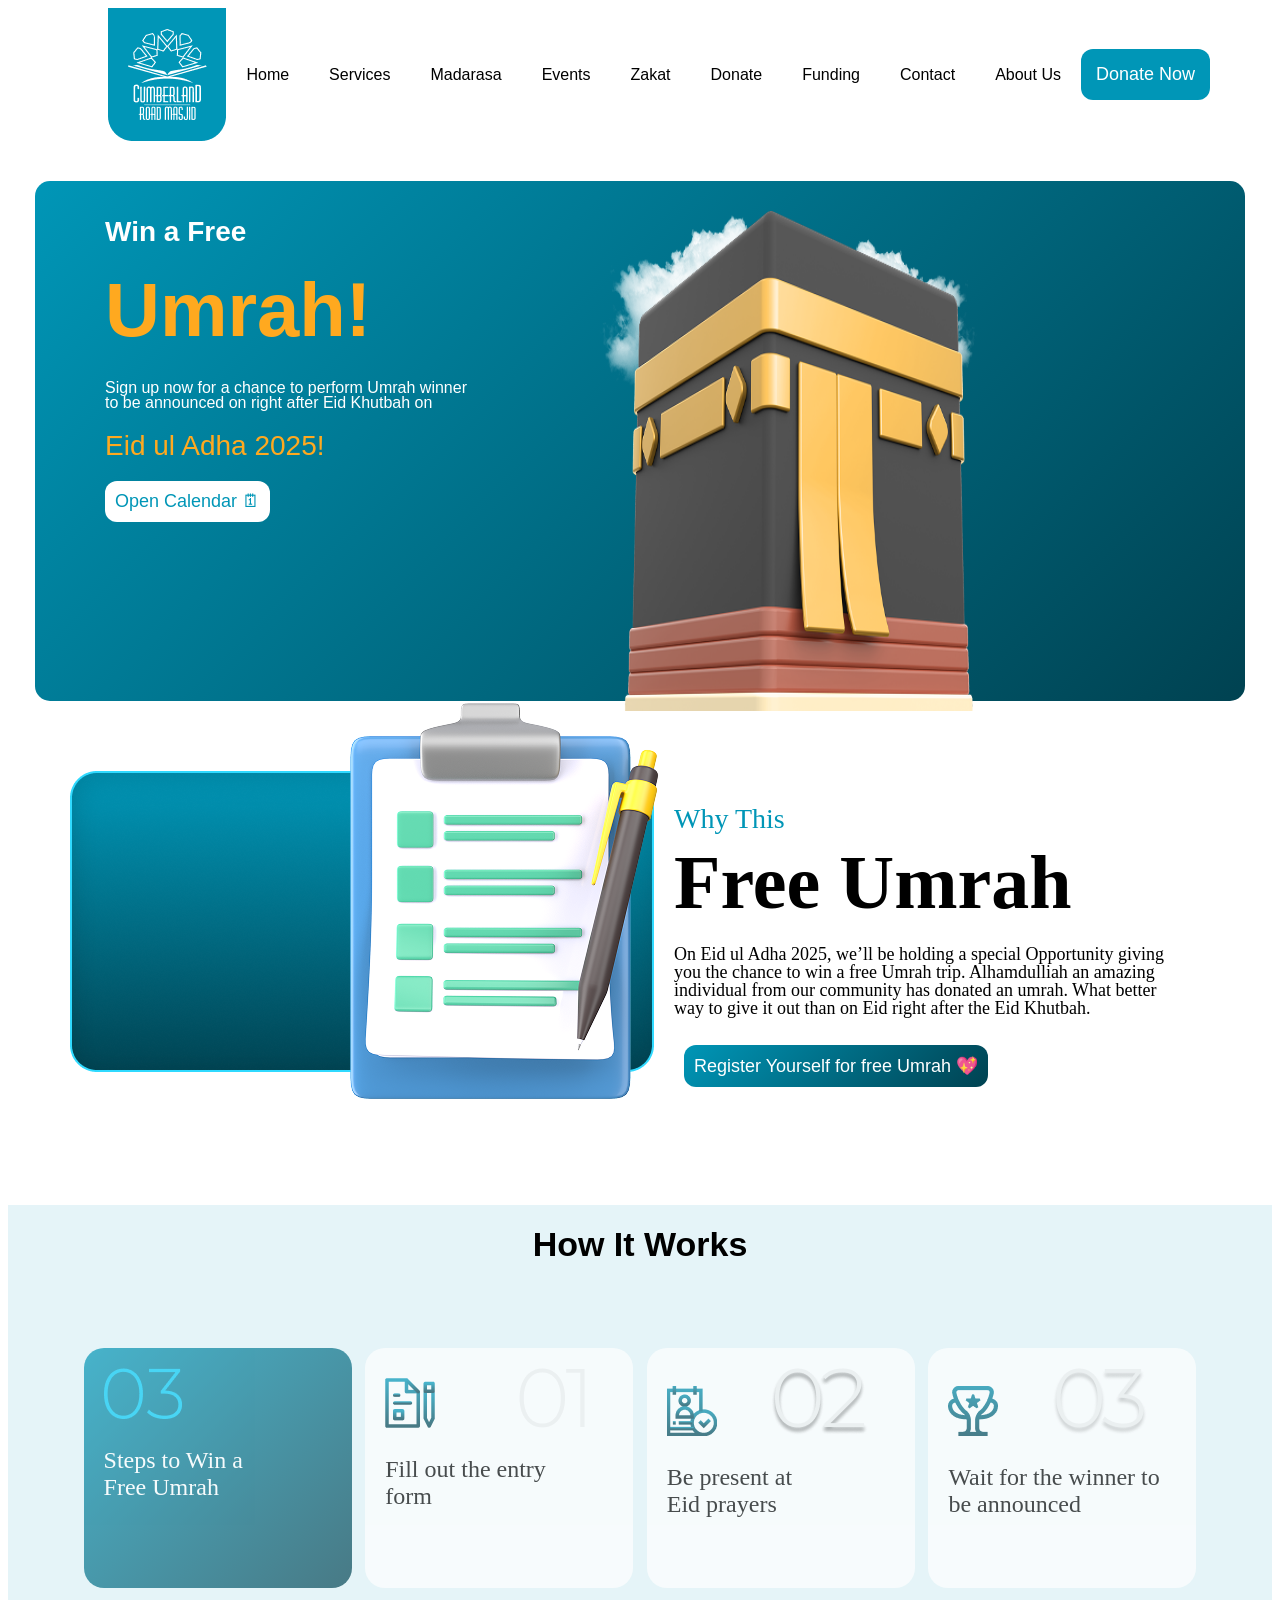
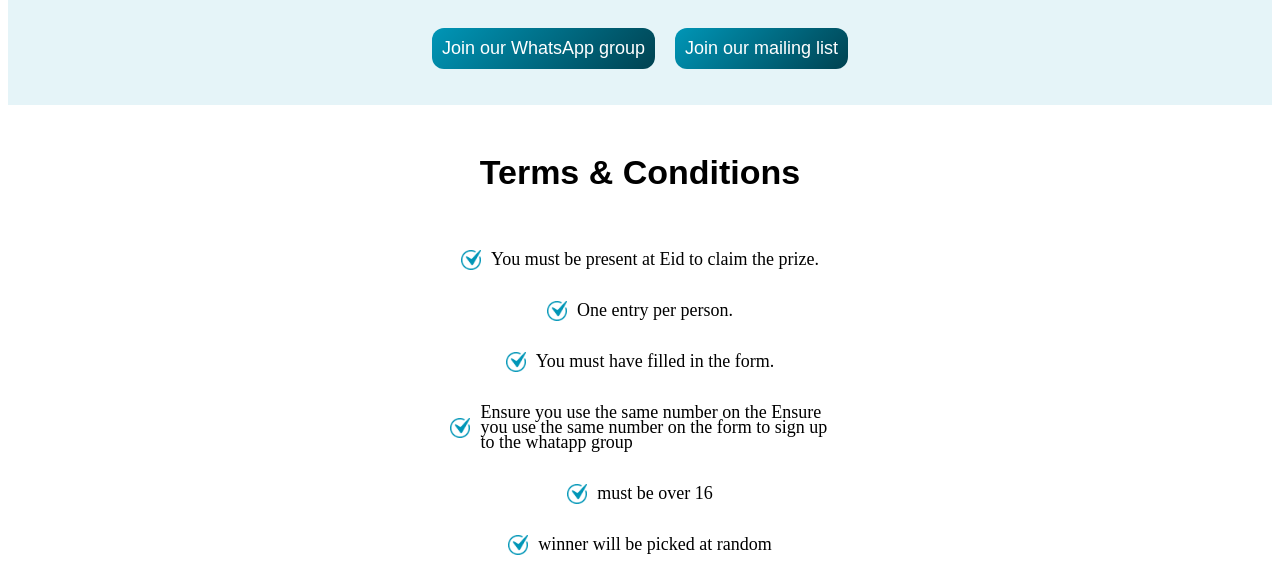
==== index.html @ 9c1ac13c "changr index file name" ====
<!DOCTYPE html>
<html lang="en">
<head>
    <meta charset="UTF-8">
    <link rel="stylesheet" href="style.css">
    <script src="https://code.jquery.com/jquery-3.6.0.min.js"></script>
    <meta name="viewport" content="width=device-width, initial-scale=1.0">
    <title>Umrah</title>
</head>
<body>
<div class="main">

        <div class="header">
            <img src="logo.png" alt="Description of image">
            <nav>
                <ul>
                <li><a href="#">Home</a></li>
                <li><a href="#">Services</a></li>
                <li><a href="#">Madarasa</a></li>
                <li><a href="#">Events</a></li>
                <li><a href="#">Zakat</a></li>
                <li><a href="#">Donate</a></li>
                <li><a href="#">Funding</a></li>
                <li><a href="#">Contact</a></li>
                <li><a href="#">About Us</a></li>
                </ul>
            </nav>
            <button class="btn" id="donateBtn">Donate Now</button>

                 <!-- donation  -->

                 <!-- Modal -->
                        
                        <div id="paymentModal" class="modal">
                            <div class="modal-content">
                                <span class="close-btn" onclick="closeModal()">&times;</span>
                                <h2>Donate via Mobile Payment</h2>
                                      <span> Your donation helps feed 1 child for a day. Thank you! 😊</span><br><br>


                                <div class="form-group">
                                <label for="method">Payment Method</label>
                                <select id="method">
                                    <option value="JazzCash">JazzCash</option>
                                    <option value="Easypaisa">Easypaisa</option>
                                </select>
                                </div>

                                <div class="form-group">
                                <label for="name">Your Name</label>
                                <input type="text" id="name" placeholder="Enter your name">
                                </div>

                                <div class="form-group">
                                <label for="phone">Your Mobile Number</label>
                                <input type="text" id="phone" placeholder="03XXXXXXXXX">
                                </div>

                                

                                <div class="form-group">
                                <label for="amount">Amount</label>
                                <input type="number" id="amount" placeholder="Enter amount">
                                </div>

                                <div class="form-group">
                                <label for="date">Payment Date</label>
                                <input type="date" id="date">
                                </div>
                                    <br>
                                <button class="submit-btn" onclick="submitForm()">Submit Donation</button>
                            </div>
                        </div>




        </div>
    


    <!-- section banner -->
    <div class="banner">
        <div class="left-banner">
            <h2 class="Win">Win a Free</h1>
            <h2 class="Umrah">Umrah!</h2>
               <p class="Signup">Sign up now for a chance to perform Umrah winner <br>
                to be announced on right after Eid Khutbah on</p>
                <p class="eid">Eid ul Adha 2025!</p>
                <!-- <button class="btn-Raffle" onclick="document.getElementById('demo').innerHTML = Date()">Click to check current date</button>
                <p id="demo" style="color: white;"></p>
           -->
                <button class="btn-Raffle" onclick="openCalendar()">Open Calendar 🗓</button>

                <!-- js  -->
               
                <!-- Popup Modal -->
                <div id="calendarModal" class="modal">
                    <div class="modal-content">
                        <span class="close" onclick="closeCalendar()">&times;</span>
                        <div id="calendar"></div>
                    </div>
                </div>
        </div>

        <div class="right-banner">
            <img src="kabah.png" alt="Description of image" id="kabahImage">
            
        </div>
    </div>



<!-- section 2 -->
        <div class ="Free-Umrah">
            <div class ="clipboard">
                <img src="Rectangle.png" alt="Description of image">

                <img src="clipboard.png" class="clipboardimg" alt="Description of image">

            </div>
            <div class ="freeumrah-section ">
                <p class ="Why-This">Why This</p>
                <h2 class="Umrah-free">Free Umrah</h2>
                <p class="freeumrah_para">On Eid ul Adha 2025, we’ll be holding a special Opportunity giving you the chance to win a free Umrah trip.

                    Alhamdulliah an amazing individual from our community has donated an umrah. What better way to give it out than on Eid right after the Eid Khutbah.</p>
                    
                    <!-- js -->
                    <button class="btn-Join " id="openFormBtn">Register Yourself for free Umrah 💖</button>
                    <div id="formContainer"></div>
                            <!-- Modal -->
                <div id="umrahModal" class="modal">
                    <div class="modal-content">
                        <span class="close" id="closeModalBtn">&times;</span>
                        <h2 class="Umrah-Reg">Umrah Form</h2>
                        <form id="umrahForm">
                        <label for="fullName">Full Name</label>
                        <input type="text" id="fullName" name="fullName" placeholder="Full Name" /><br>


                        <label for="email">Email Address</label>
                        <input type="email" id="email" name="email" placeholder="Email Address" required /><br>

                        <label for="phone">Phone Number</label>
                        <input type="tel" id="phone" name="phone" placeholder="Phone Number" /><br>

                        <label for="departureDate">Preferred Departure Date</label>
                        <input type="date" id="departureDate" name="departureDate" required /><br>

                        <label for="package">Select Package</label>
                        <select id="package" name="package" required><br>
                            <option value="">-- Select --</option>
                            <option value="standard">Standard Package</option>
                            <option value="premium">Premium Package</option>
                            <option value="vip">VIP Package</option>
                        </select>
                        <br>

                       

                        <input type="submit" value="Submit" class="btn-submit "/>
                        </form>
                    </div>
                </div>





            </div>

            

            
        </div>





    <!-- section 3 -->

    <div class="Works">
        <h3 class="howworks">How It Works</h3>
    
        <div class="four-container">
            <div class="container-1">
                <img src="1.png" alt="Description of image">
                <p>Steps to Win a <br>Free Umrah</p>
            </div>
            <div class="container-2"> 
                <img src="icon1.png"  alt="Description of image">
                <img src="01.png" class ="second_img" alt="Description of image">
               
                <p>Fill out the entry <br>form</p>

            </div>
            <div class="container-3">
                <img src="icon2.png"  alt="Description of image">
                <img src="02.png" class ="third_img" alt="Description of image">
                <p>Be present at<br> Eid prayers 
            </div>
            <div class="container-4">
                <img src="icon3.png"  alt="Description of image">
                <img src="03.png" class ="fourth_img"alt="Description of image">
                <p>Wait for the winner to be announced</p>

            </div>
        </div>

        <div class="doublebutton">
            <button class="btn-Join " onclick="openWhatsApp()">Join our WhatsApp group</button>
            <button class="btn-Join " onclick="openGmailCompose()">⁠Join our mailing list</button>
        </div>




    </div>



<!-- section 4 -->


<div class="termof">
    <h3 class="howworks">Terms & Conditions</h3>
    <div class="mainiconbox">
            <div class="iconbox">
                <img src="Group.png" class ="check"alt="Description of image">
                <p class="termpara">You must be present at Eid to claim the prize.</p>
            </div>
            <div class="iconbox">
                <img src="Group.png" class ="check"alt="Description of image">
                <p class="termpara">One entry per person.</p>

            </div>
            <div class="iconbox">
                <img src="Group.png" class ="check"alt="Description of image">
                <p class="termpara">You must have filled in the form.</p>

            </div>
            <div class="iconbox">
                <img src="Group.png" class ="check"alt="Description of image">
                <p class="termpara">Ensure you use the same number on the Ensure you use the same number on the form to sign up to the whatapp group</p>
            </div>

            <div class="iconbox">
                <img src="Group.png" class ="check"alt="Description of image">
                <p class="termpara">must be over 16</p>
            </div>

            <div class="iconbox">
                <img src="Group.png" class ="check"alt="Description of image">
                <p class="termpara">winner will be picked at random</p>
            </div>

            <!-- <div class="iconbox">
                <img src="Group.png" class ="check"alt="Description of image">
                <p class="termpara"><div class="iconbox">
                    <img src="Group.png" class ="check"alt="Description of image">
                    <p class="termpara">winner will be picked at random</p>
                </div></p>
            </div> -->

        </div>


</div>







</div>
    



<script>
  function openCalendar() {
    const modal = document.getElementById("calendarModal");
    const calendar = document.getElementById("calendar");

    // Clear previous calendar content
    calendar.innerHTML = "";

    const today = new Date();
    const year = today.getFullYear();
    const month = today.getMonth();
    const dateToday = today.getDate();

    const monthNames = [
      "January", "February", "March", "April", "May", "June",
      "July", "August", "September", "October", "November", "December"
    ];

    const firstDay = new Date(year, month, 1).getDay();
    const daysInMonth = new Date(year, month + 1, 0).getDate();

    // Build header
    let html = `<h2>${monthNames[month]} ${year}</h2>`;
    html += "<table><tr>";
    const days = ["Sun", "Mon", "Tue", "Wed", "Thu", "Fri", "Sat"];
    days.forEach(day => {
      html += `<th>${day}</th>`;
    });
    html += "</tr><tr>";

    // Empty cells before first day of month
    for (let i = 0; i < firstDay; i++) {
      html += "<td></td>";
    }

    // Days of the month
    for (let day = 1; day <= daysInMonth; day++) {
      // Highlight today
      if (day === dateToday) {
        html += `<td><span class="today">${day}</span></td>`;
      } else {
        html += `<td>${day}</td>`;
      }

      // New row every 7 days
      if ((firstDay + day) % 7 === 0) {
        html += "</tr><tr>";
      }
    }

    html += "</tr></table>";

    calendar.innerHTML = html;
    modal.style.display = "block";
  }

  function closeCalendar() {
    document.getElementById("calendarModal").style.display = "none";
  }

  // Close modal when clicking outside the content
  window.onclick = function(event) {
    const modal = document.getElementById("calendarModal");
    if (event.target === modal) {
      modal.style.display = "none";
    }
  }




//   registration form


const modal = document.getElementById('umrahModal');
  const openBtn = document.getElementById('openFormBtn');
  const closeBtn = document.getElementById('closeModalBtn');
  const form = document.getElementById('umrahForm');

  openBtn.addEventListener('click', () => {
    modal.style.display = 'block';
  });

  closeBtn.addEventListener('click', () => {
    modal.style.display = 'none';
  });

  // Close if clicked outside modal content
  window.addEventListener('click', (e) => {
    if (e.target === modal) {
      modal.style.display = 'none';
    }
  });

  form.addEventListener('submit', (e) => {
    e.preventDefault();

    const data = {
      fullName: form.fullName.value,
      email: form.email.value,
      phone: form.phone.value,
      departureDate: form.departureDate.value,
      package: form.package.value,
    };

    alert(`Thank you for registering, ${data.fullName}!\nWe will contact you at ${data.email}.`);

    form.reset();
    modal.style.display = 'none';
  });



//   gmail embed

    function openGmailCompose() {
    const toEmail = 'aqsamazhar101@gmail.com';  // The email address you want to send to
    const subject = encodeURIComponent('Your Subject Here');
    const body = encodeURIComponent('Hello, this is the email body.');

    const gmailUrl = `https://mail.google.com/mail/?view=cm&fs=1&to=${toEmail}&su=${subject}&body=${body}`;

    window.open(gmailUrl, '_blank'); // Opens Gmail compose in a new tab
  }



//   watsapp embed 

function openWhatsApp() {
    const phoneNumber = '923001234567'; // Replace with the full international number, no + or dashes
    const whatsappUrl = `https://wa.me/${phoneNumber}`;
    window.open(whatsappUrl, '_blank');
  }



//   donation  js


   document.getElementById("donateBtn").addEventListener("click", function () {
    document.getElementById("paymentModal").style.display = "block";
  });

  function closeModal() {
    document.getElementById("paymentModal").style.display = "none";
  }

  window.onclick = function (event) {
    const modal = document.getElementById("paymentModal");
    if (event.target === modal) {
      modal.style.display = "none";
    }
  };

  function submitForm() {
    const method = document.getElementById("method").value;
    const name = document.getElementById("name").value;
    const phone = document.getElementById("phone").value;
    const amount = document.getElementById("amount").value;
    const date = document.getElementById("date").value;

    if (!name || !phone || !amount || !date) {
      alert("Please fill out all fields.");
      return;
    }

    // You can replace this alert with sending data to a server
    alert(`Thank you, ${name}!\nYour donation of Rs. ${amount} via ${method} has been recorded for ${date}.`);

    closeModal();
  }


  // jquery 
  // kaba img
  $(document).ready(function() {
    let fadeLoop;

    $('#kabahImage').hover(
        function() {
            // Start loop on hover
            fadeLoop = setInterval(function() {
                $('#kabahImage').fadeOut(900).fadeIn(900);
            }, 1000); // 500ms fadeOut + 500ms fadeIn = 1000ms total
        },
        function() {
            // Stop loop when not hovering
            clearInterval(fadeLoop);
            $('#kabahImage').stop(true, true).fadeIn(0); // ensure image is visible
        }
    );
});



    $(document).ready(function() {
        $("#kabahImage").animate({
            right: "300px"
        }, 1500); // 2000ms = 2 seconds
    });


// clipboard img
$(document).ready(function() {
    let fadeLoop;

    $('.clipboardimg').hover(
        function() {
            // Start fade loop on hover
            fadeLoop = setInterval(() => {
                $(this).fadeOut(900).fadeIn(900);
            }, 1000); // Total cycle time: 1 second
        },
        function() {
            // Stop loop on mouse leave
            clearInterval(fadeLoop);
            $(this).stop(true, true).fadeIn(0); // Reset image to visible
        }
    );
});


$(document).ready(function() {
    $(".clipboardimg").animate({
        left: "350px"
    }, 1000); // 2 seconds
});



// four container jquery
$(document).ready(function() {
    function fadeLoop() {
        $('.container-1').fadeOut(1000).fadeIn(1000, fadeLoop);
    }
    fadeLoop(); // start the loop
});

$(document).ready(function() {
    function fadeLoop() {
        $('.container-2').fadeOut(1000).fadeIn(1000, fadeLoop);
    }
    fadeLoop(); // start the loop
});

$(document).ready(function() {
    function fadeLoop() {
        $('.container-3').fadeOut(1000).fadeIn(1000, fadeLoop);
    }
    fadeLoop(); // start the loop
});


$(document).ready(function() {
    function fadeLoop() {
        $('.container-3').fadeOut(1000).fadeIn(1000, fadeLoop);
    }
    fadeLoop(); // start the loop
});

$(document).ready(function() {
    function fadeLoop() {
        $('.container-4').fadeOut(1000).fadeIn(1000, fadeLoop);
    }
    fadeLoop(); // start the loop
});



</script>
</body>
</html>
---- style.css ----
.main{/* background-color: aqua; */
    /* width:1140px;
    
    margin: 0 auto; */
}
.header{
    display: flex;
    justify-content: flex-end; 
    align-items: center;
    width:1140px;
    
    margin: 0 auto;
    margin-bottom: 40px;
}
nav{
    /* width: 70%; */
}
nav ul {
    list-style: none;       /* Remove bullets */
    padding: 0;
    margin: 0;
    display: flex;          
    justify-content: flex-end; 
  }
  nav ul li {
    margin: 0;
    font-family:  sans-serif;
  }

  nav ul li a {
    display: block;
    padding: 15px 20px;
    color: black;
    
    text-decoration: none;
  }

  nav ul li a:hover {
    color: #30DAFF;
  }
  .btn{
    background-color: #0096B7;
    color: white;
    font-size: 18px;
    padding: 15px;
    border: none;
    border-radius: 12px;
  }
  .banner{
    display: flex;
    height: 500px;
    background: linear-gradient(135deg, #0096B7, #004251);
    margin-top: 40px;
    border-radius: 15px;
    padding: 20px 0 0 70px;
    font-family: Arial, Helvetica, sans-serif;
    line-height: 15px;
    width:1140px;
   
    
    margin: 0 auto;
  }
  .Win{
    font-size: 28px;
    color: white;
  }
  .Umrah{
    color: #FFA91F;
    font-size: 76px;
    font-weight: 700px;
  }
  .Signup{
    color: white;
  }
  .btn-Raffle
  {
    background-color: white;
    color: #0096B7;
    font-size: 18px;
    padding: 10px;
    border: none;
    border-radius: 12px;
    transition: transform 0.6s ease;
  }
  .btn-Raffle:hover {
    transform: translateY(-10px); /* Move up by 10px */
}
  .right-banner img{
    margin-top: 10px;
    position: relative;
    overflow: hidden; /* hides the part of the image that overflows */
    width: 30%;       /* or set a fixed width if needed */
    height: 500px; 

  }
  
#kabahImage {
    position: absolute;
    right: -400px; /* start off-screen */
    /* top: 0; */
}
 
  .eid{
    color: #FFA91F;
    font-size: 28px;
    /* font-weight: 600px; */
  }
  .Works{
 
    background-color: #e5f4f8;
    height: 500px;
     justify-content: center;
     width: 100%;
    


  }
  .four-container{
    display: flex;
    /* background-color: #FFA91F; */
    justify-content: space-evenly;
    padding:30px;
    width:1140px;
    margin: 0 auto;
    
    
  }
  .howworks{
    padding: 20px;
    font-family: Arial, Helvetica, sans-serif;
    font-size: 34px;
    text-align: center;
  } 
.container-1{
background: linear-gradient(135deg, #0096B7, #004251);
height: 200px;
width: 20%;
padding: 20px;
border-radius: 20px;
  }
  .container-1 p{
    color: white;
    font-size: 24px;
  }
.container-2{
    background-color: white;
    height: 200px;
    width: 20%;
    padding: 20px;
    border-radius: 20px;
      }
.container-2{
    background-color: white;
    height: 200px;
    width: 20%;
    padding: 20px;
    border-radius: 20px;
      }
.container-2 p{
    color: black;
    font-size: 24px;
}
.second_img {
    margin-left:80px
}
.container-3{
        background-color: white;
        height: 200px;
        width: 20%;
        padding: 20px;
        border-radius: 20px;
          }
 .container-3 p{
    color: black;
    font-size: 24px;
 } 
 .third_img {
    margin-left: 50px;
 }    
.container-4{
    background-color: white;
    height: 200px;
    width: 20%;
    padding: 20px;
    border-radius: 20px;
}
.container-4 p{
    color: black;
    font-size: 24px;
}
.fourth_img{
    margin-left: 50px;
}
  .three{
    color: white;

  }
  .Free-Umrah{

    display: flex;
    line-height: 18px;
    height: 400px;
    width:1140px;
    margin: 70px auto 0 auto;
}
 
 
  .clipboardimg{
    position: absolute;
    left: -384px;
    margin-top: -68px;
    /* position: relative;
    left: -300px;  */
  }
  .freeumrah-section {
    padding: 20px;
  }
  .Why-This{
color:#0096B7;
font-size: 28px;
line-height: 0px;
  }
  .Umrah-free{
    color: black;
    font-size: 76px;
    font-weight: 700px;
    line-height: 0;

    
  }
  .freeumrah_para{
font-size: 18px;
color: black;
  }

  .doublebutton{
    display: flex;
    justify-content: center;
    
  }
  .btn-Join {
    background: linear-gradient(135deg, #0096B7, #004251);
    color:  white;
    font-size: 18px;
    padding: 10px;
    border: none;
    border-radius: 12px;
    margin: 10px;
     transition: transform 0.6s ease;
  }
  .btn-Join:hover {
    transform: translateY(-10px); 
}
  .termof{
    margin-top: 40px;
    line-height: 15px;
    height: 350px;
    
    /* display: flex;
    justify-content: center; */
  }
  .mainiconbox{
    width:30%;
    /* background-color: #30DAFF; */
    margin: 0 auto;

  }
  .iconbox{
display: flex;
justify-content: center;
align-items: center;


/* background-color: #FFA91F; */

  }
  .check{
    height: 20px;
    
  }
  
  .termof p{
    font-size: 18px;
    color: black;
    margin-left: 10px;
  }


  /* js styleing */
 
    button {
      padding: 10px 20px;
      font-size: 16px;
    }

    /* Modal styles */
    .modal {
      display: none; /* Hidden by default */
      position: fixed;
      z-index: 1000;
      left: 0;
      top: 0;
      width: 100%;
      /* height: 100%; */
      /* overflow: auto; */
      background-color: rgba(0, 0, 0, 0.5);
     
    }

    .modal-content {
      background-color: #fff;
      margin: 10% ;
      padding: 20px;
      border-radius: 10px;
      width: 90%;
      max-width: 800px;
      box-shadow: 0 4px 10px rgba(0,0,0,0.3);
      position: relative;
    }

    .close {
      color: #aaa;
      position: absolute;
      top: 10px;
      right: 20px;
      font-size: 28px;
      font-weight: bold;
      cursor: pointer;
    }

    .close:hover {
      color: red;
    }

    table {
      width: 60%;
      border-collapse: collapse;
      margin-top: 20px;
    }

    th, td {
      border: 1px solid #ddd;
      padding: 10px;
      text-align: center;
    }

    th {
      background-color: #f2f2f2;
    }
.today {
      background-color: #4caf50;
      color: white;
      font-weight: bold;
      border-radius: 50%;
      width: 35px;
      height: 35px;
      display: inline-block;
      line-height: 35px;
    }
    
    /* js registration form */
    button {
      padding: 10px 20px;
      font-size: 16px;
    }

    /* Modal Styles */
    .modal {
      display: none; /* Hidden by default */
      position: fixed;
      z-index: 1000;
      left: 0;
      top: 0;
      width: 100%;
      height: 100%;
      overflow: auto;
      background-color: transparent;
      
    }

    .modal-content {
      /* background: linear-gradient(135deg, #0096B7, #004251); */
      background-color:white;
      margin: 10% auto;
      padding: 20px;
      width: 90%;
      max-width: 500px;
      border-radius: 10px;
      position: relative;
    }

    .close {
      position: absolute;
      right: 15px;
      top: 10px;
      font-size: 24px;
      font-weight: bold;
      color: #aaa;
      cursor: pointer;
    }

    .close:hover {
      color: red;
    }

    table {
      width: 100%;
      border-collapse: collapse;
      margin-top: 20px;
    }

    th, td {
      border: 1px solid #ddd;
      padding: 10px;
      text-align: center;
    }

    th {
      background-color: #f4f4f4;
    }
    .Umrah-Reg{
      font-size: 50px;
      text-align: center;
    }


    
input[type="text"],
input[type="email"],
input[type="tel"],
input[type="number"],
input[type="date"],
select {
  width: 90%;
  padding: 12px 15px;
  font-size: 16px;
  border: 2px solid #ddd;
  border-radius: 8px;
  background-color: #fafafa;
  box-shadow: inset 0 1px 3px rgba(0,0,0,0.1);
  transition: all 0.3s ease;
  outline: none;
  font-family: 'Segoe UI', Tahoma, Geneva, Verdana, sans-serif;  
  
}

input[type="text"]::placeholder,
input[type="email"]::placeholder,
input[type="number"]::placeholder,
input[type="tel"]::placeholder,
input[type="date"]::placeholder,
select::placeholder {
  color: #aaa;
  font-style: italic;
 
}

input[type="text"]:focus,
input[type="email"]:focus,
input[type="tel"]:focus,
input[type="number"]:focus,
input[type="date"]:focus,
select:focus { 

  border-color: #007bff;
  background-color: #fff;
  box-shadow: 0 0 6px rgba(0, 123, 255, 0.5);
}
label {
  font-size: 20px; 

  color: #333;      
}
.btn-submit {
  background: linear-gradient(135deg, #0096B7, #004251);
    color:  white;
    font-size: 18px;
    padding: 10px;
    border: none;
    border-radius: 12px;
    margin: 10px;
    width: 100%;
}

/* DONATE NOW */

.modal {
      display: none;
      position: fixed;
      z-index: 999;
      left: 0;
      top: 0;
      width: 100%;
      height: 100%;
      background: rgba(0,0,0,0.5);
    }

    .modal-content {
      background: white;
      margin: 10% auto;
      padding: 20px;
      border-radius: 10px;
      width: 700px;
      text-align: center;
      position: relative;
    }

    .close-btn {
      position: absolute;
      top: 8px;
      right: 12px;
      font-size: 24px;
      cursor: pointer;
      color: #999;
    }

    .close-btn:hover {
      color: #000;
    }

    canvas {
      margin-top: 15px;
    }
    .submit-btn{
       background-color: #0096B7;
    color: white;
    font-size: 18px;
    padding: 15px;
    border: none;
    border-radius: 12px;
    }
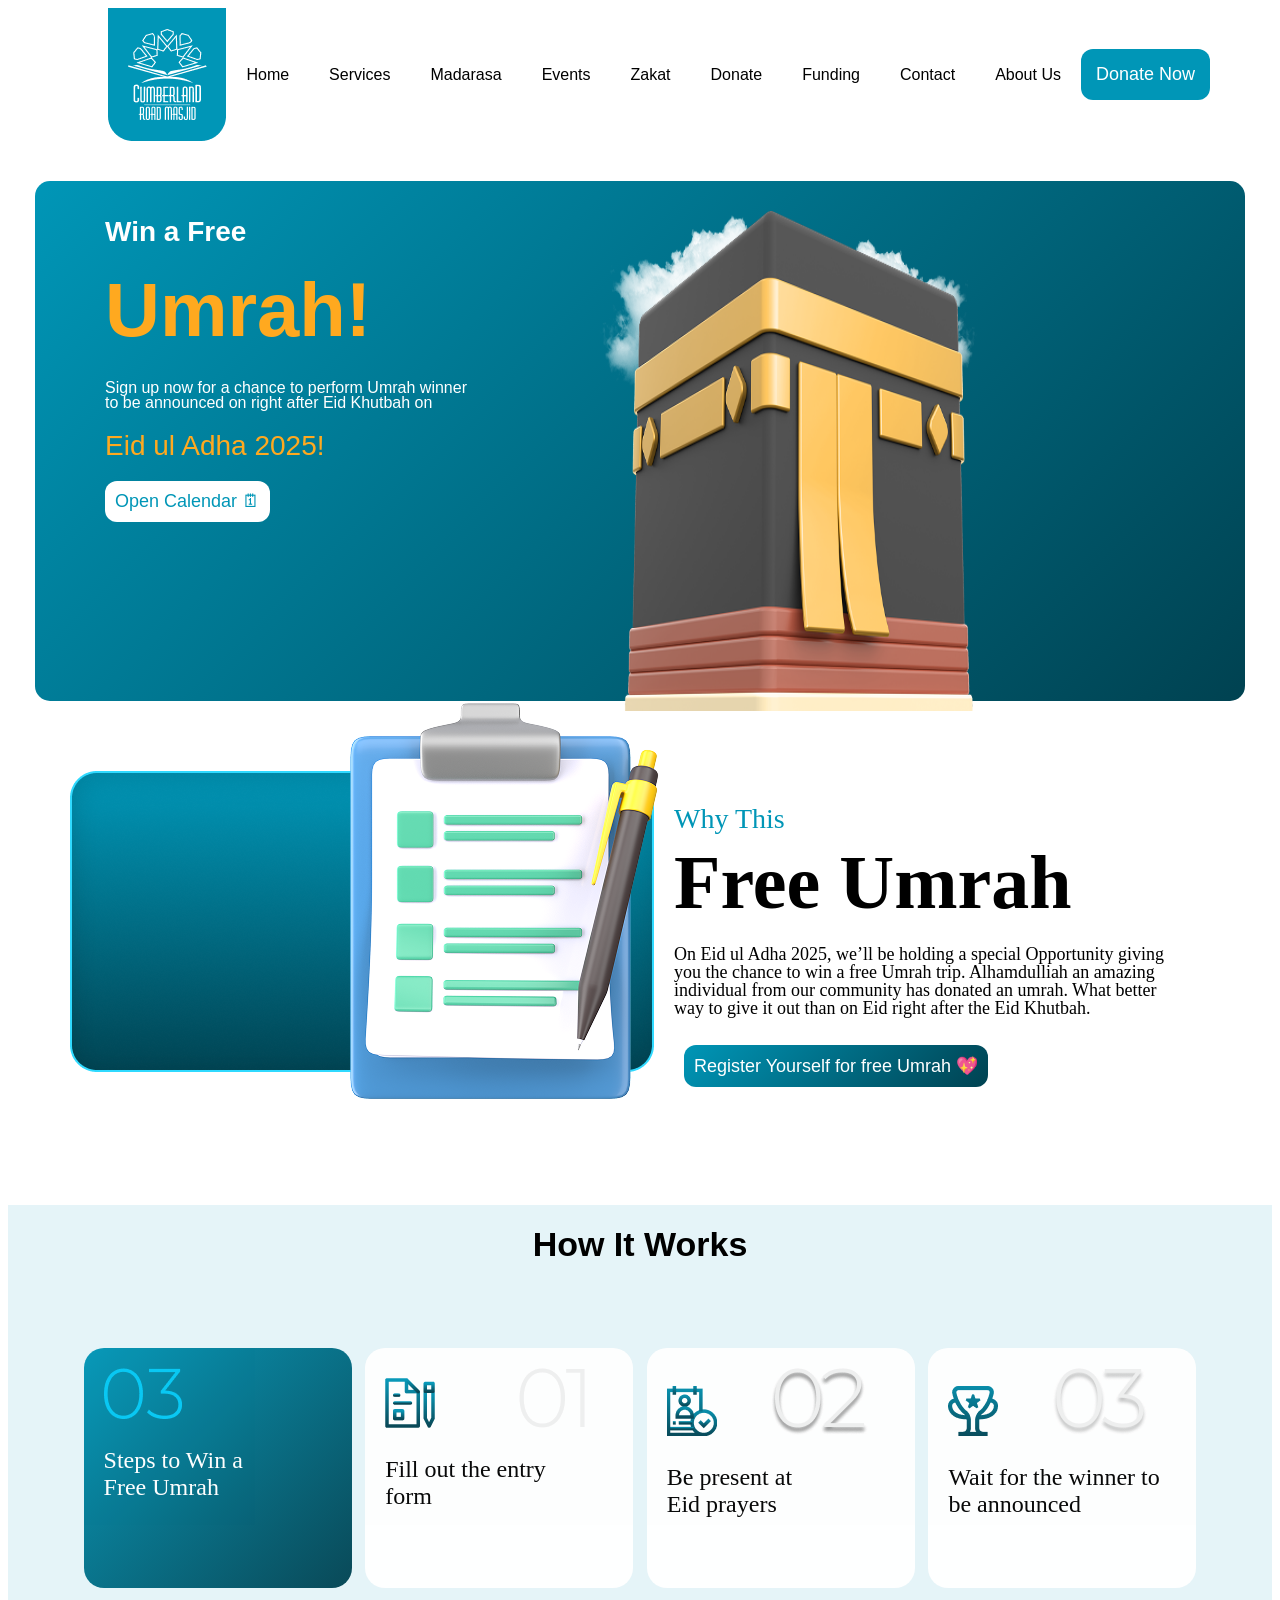
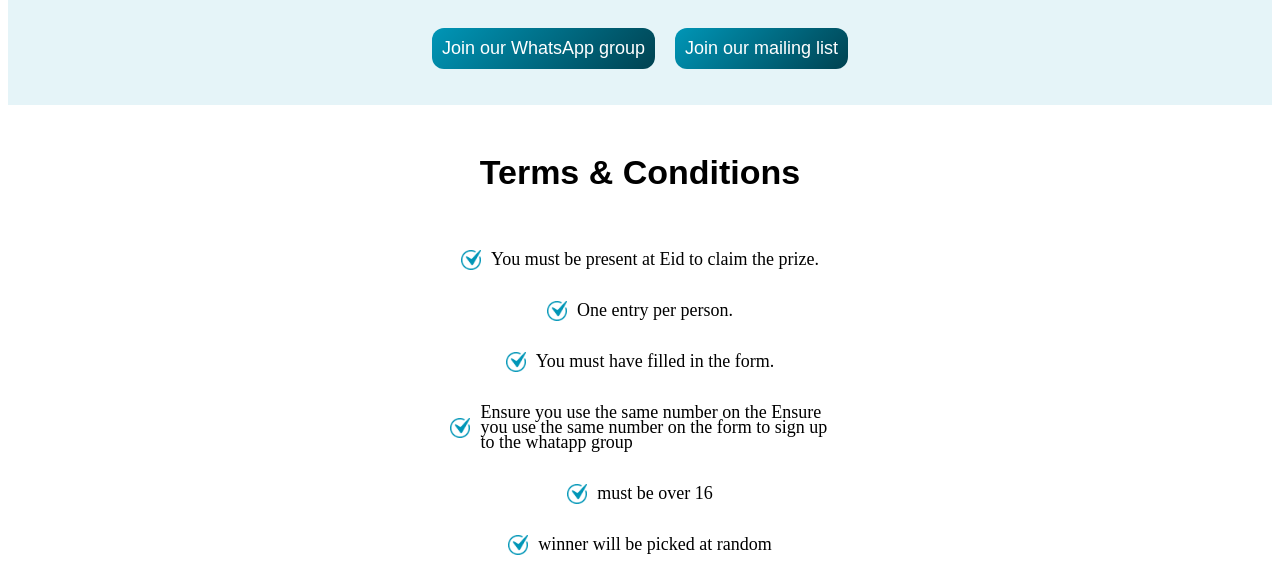
==== commit aaa870a3: "Initial commit" ====
--- a/index.html
+++ b/index.html
@@ -12,17 +12,19 @@
 
         <div class="header">
             <img src="logo.png" alt="Description of image">
-            <nav>
-                <ul>
-                <li><a href="#">Home</a></li>
-                <li><a href="#">Services</a></li>
-                <li><a href="#">Madarasa</a></li>
-                <li><a href="#">Events</a></li>
-                <li><a href="#">Zakat</a></li>
-                <li><a href="#">Donate</a></li>
-                <li><a href="#">Funding</a></li>
-                <li><a href="#">Contact</a></li>
-                <li><a href="#">About Us</a></li>
+            <!-- <input type="checkbox" id="menu-toggle" /> -->
+            <div class="menu-toggle" id="menu-toggle">&#9776;</div>
+          <nav>
+                <ul class="nav-links" id="nav-links">
+                    <li><a href="#">Home</a></li>
+                    <li><a href="#">Services</a></li>
+                    <li><a href="#">Madarasa</a></li>
+                    <li><a href="#">Events</a></li>
+                    <li><a href="#">Zakat</a></li>
+                    <li><a href="#">Donate</a></li>
+                    <li><a href="#">Funding</a></li>
+                    <li><a href="#">Contact</a></li>
+                    <li><a href="#">About Us</a></li>
                 </ul>
             </nav>
             <button class="btn" id="donateBtn">Donate Now</button>
@@ -114,7 +116,7 @@
 <!-- section 2 -->
         <div class ="Free-Umrah">
             <div class ="clipboard">
-                <img src="Rectangle.png" alt="Description of image">
+                <img src="Rectangle.png" class="Rectangleimg" alt="Description of image">
 
                 <img src="clipboard.png" class="clipboardimg" alt="Description of image">
 
@@ -224,6 +226,7 @@
 <!-- section 4 -->
 
 
+
 <div class="termof">
     <h3 class="howworks">Terms & Conditions</h3>
     <div class="mainiconbox">
@@ -277,6 +280,7 @@
 
 </div>
     
+
 
 
 
@@ -316,7 +320,7 @@
     }
 
     // Days of the month
-    for (let day = 1; day <= daysInMonth; day++) {
+    for (let  day= 1; day <= daysInMonth; day++) {
       // Highlight today
       if (day === dateToday) {
         html += `<td><span class="today">${day}</span></td>`;
@@ -549,6 +553,15 @@
 });
 
 
+// toggle button code
+const toggle = document.getElementById('menu-toggle');
+const navLinks = document.getElementById('nav-links');
+
+toggle.addEventListener('click', () => {
+  navLinks.classList.toggle('active');
+});
+
+
 
 </script>
 </body>
--- a/style.css
+++ b/style.css
@@ -12,9 +12,7 @@
     margin: 0 auto;
     margin-bottom: 40px;
 }
-nav{
-    /* width: 70%; */
-}
+
 nav ul {
     list-style: none;       /* Remove bullets */
     padding: 0;
@@ -38,6 +36,13 @@
   nav ul li a:hover {
     color: #30DAFF;
   }
+ 
+  .menu-toggle {
+  display: none;
+  font-size: 28px;
+  color: white;
+  cursor: pointer;
+}
   .btn{
     background-color: #0096B7;
     color: white;
@@ -198,10 +203,14 @@
   .Free-Umrah{
 
     display: flex;
+    flex-direction: row;
     line-height: 18px;
     height: 400px;
     width:1140px;
     margin: 70px auto 0 auto;
+}
+.clipboard{
+  order: 1;
 }
  
  
@@ -214,6 +223,7 @@
   }
   .freeumrah-section {
     padding: 20px;
+    order: 2;
   }
   .Why-This{
 color:#0096B7;
@@ -528,4 +538,101 @@
     padding: 15px;
     border: none;
     border-radius: 12px;
-    }+    }
+ 
+
+
+@media (max-width: 375px) {
+  .menu-toggle {
+    display: block;
+    position: absolute; 
+    top: 20px; 
+    right: 20px;
+    color: black;
+  }
+  
+  
+  .nav-links {
+    color: #f2f2f2;
+     display: none; /* Hide by default */
+    flex-direction: column;
+    margin-top: 10px;
+    width: 100%;
+    background-color: #333;
+    position: absolute;
+    top: 60px;
+    left: 0;
+    color: #ddd;
+     background-color: #0096B7;
+  }
+
+  .nav-links.active {
+    display: flex;
+  }
+
+  .banner{
+    width: 680px;
+    height: 335px;
+    padding: 20px 0 0 20px;
+    margin-bottom: 300px;
+  }
+  .Umrah {
+    font-size: 50px;
+  }
+  .left-banner {
+    width: 35%;
+}
+
+  #kabahImage {
+  position: absolute;
+    left:228px;
+    height:324px;
+    width: 250px;
+}
+.Rectangleimg{
+  
+  width: 350px;
+  height: 300px;
+}
+.clipboardimg{ 
+  margin-left: -308px;
+
+    height: 330px;
+    /* position: relative;
+    left: -300px;  */
+  }
+  .Free-Umrah {
+    
+    flex-direction: column-reverse;
+  }
+  .Umrah-free{
+    font-size: 50px;
+       
+
+  }
+  .freeumrah-section{
+    width: 325px;
+  }
+  .four-container{
+    display: flex;
+  flex-direction: column;
+  gap: 20px;
+  }
+
+  .Works{
+    margin-top: 309px;
+    height: 1297px;
+  }
+  .howworks{
+    font-size: 25px;
+  }
+  .mainiconbox{
+    width: 100%;
+  }
+  .iconbox{
+   justify-content: start;
+ 
+  }
+  
+}
+
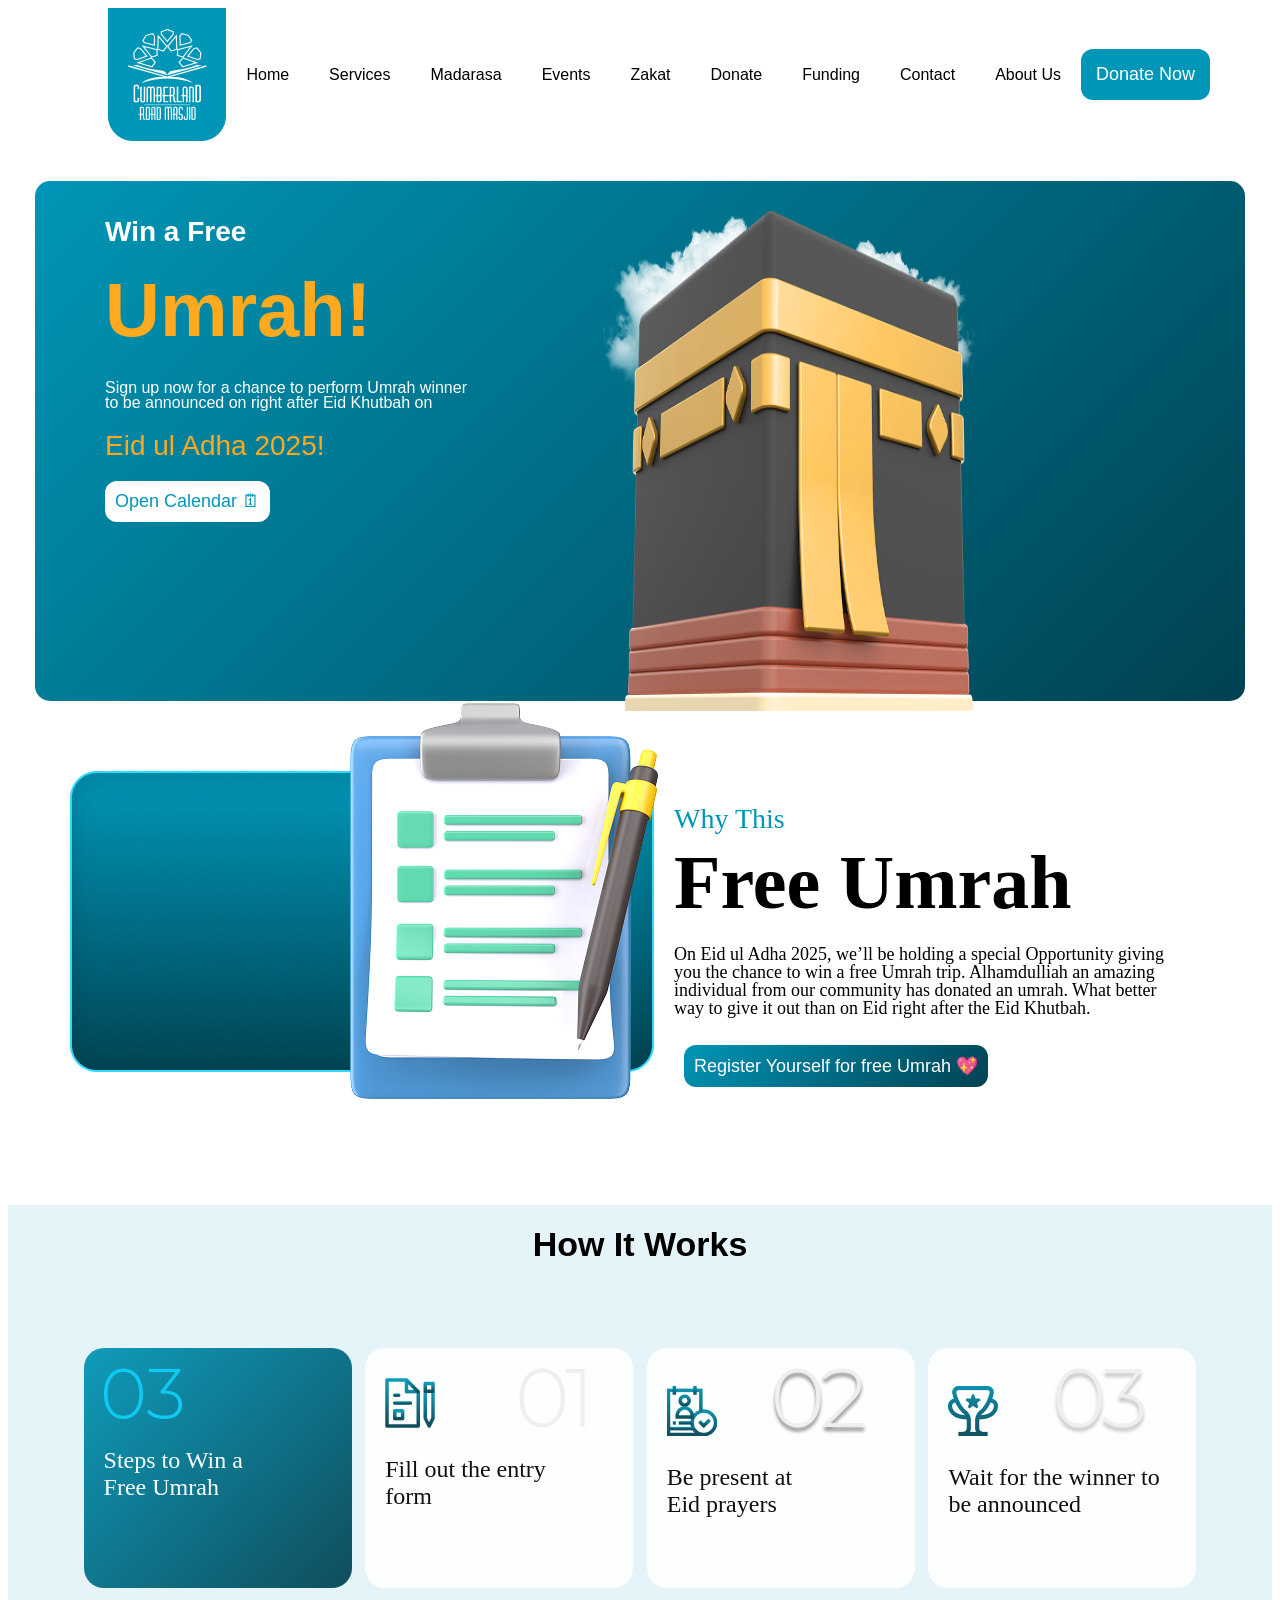
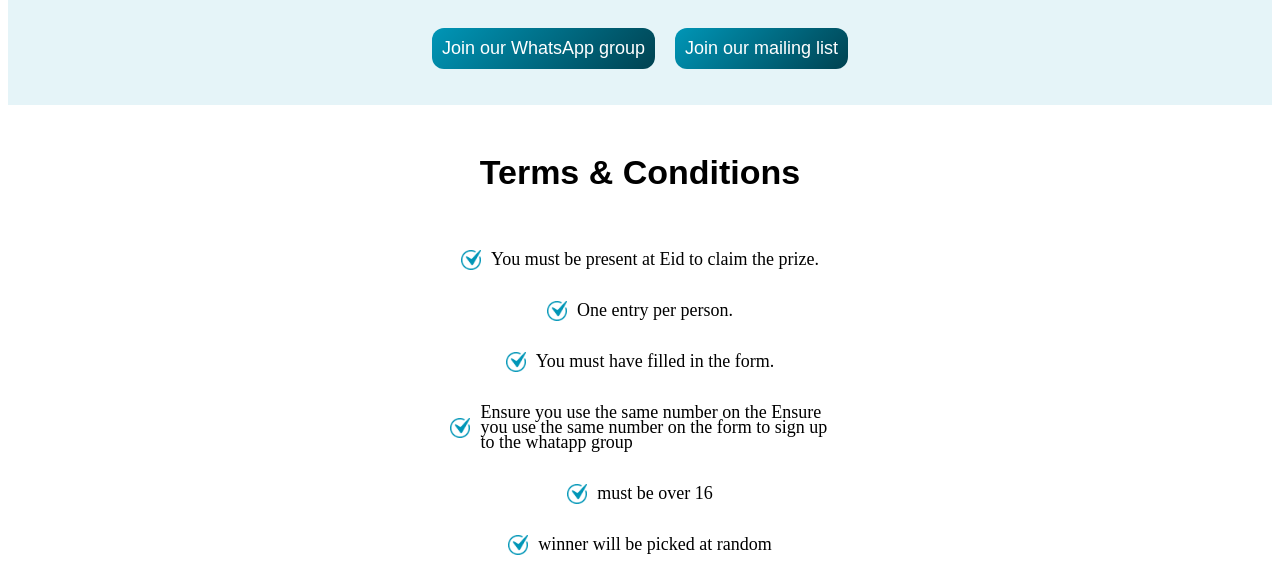
==== commit fc69fa9f: "updating code again" ====
--- a/index.html
+++ b/index.html
@@ -11,7 +11,7 @@
 <div class="main">
 
         <div class="header">
-            <img src="logo.png" alt="Description of image">
+           <img src="logo.png" alt="Description of image" class="logo">
             <!-- <input type="checkbox" id="menu-toggle" /> -->
             <div class="menu-toggle" id="menu-toggle">&#9776;</div>
           <nav>
--- a/style.css
+++ b/style.css
@@ -11,6 +11,9 @@
     
     margin: 0 auto;
     margin-bottom: 40px;
+}
+.logo{
+  display: block;
 }
 
 nav ul {
@@ -601,6 +604,10 @@
     /* position: relative;
     left: -300px;  */
   }
+  .clipboard{
+margin-top: 70px;
+  }
+
   .Free-Umrah {
     
     flex-direction: column-reverse;
@@ -611,7 +618,7 @@
 
   }
   .freeumrah-section{
-    width: 325px;
+    width: 340px;
   }
   .four-container{
     display: flex;
@@ -620,7 +627,7 @@
   }
 
   .Works{
-    margin-top: 309px;
+    /* margin-top: 309px; */
     height: 1297px;
   }
   .howworks{
@@ -633,6 +640,12 @@
    justify-content: start;
  
   }
-  
-}
-
+  .logo{
+    display: block;
+  }
+  .modal-content{
+    margin-left: 10px;
+    width: 300px;
+  }
+}
+
